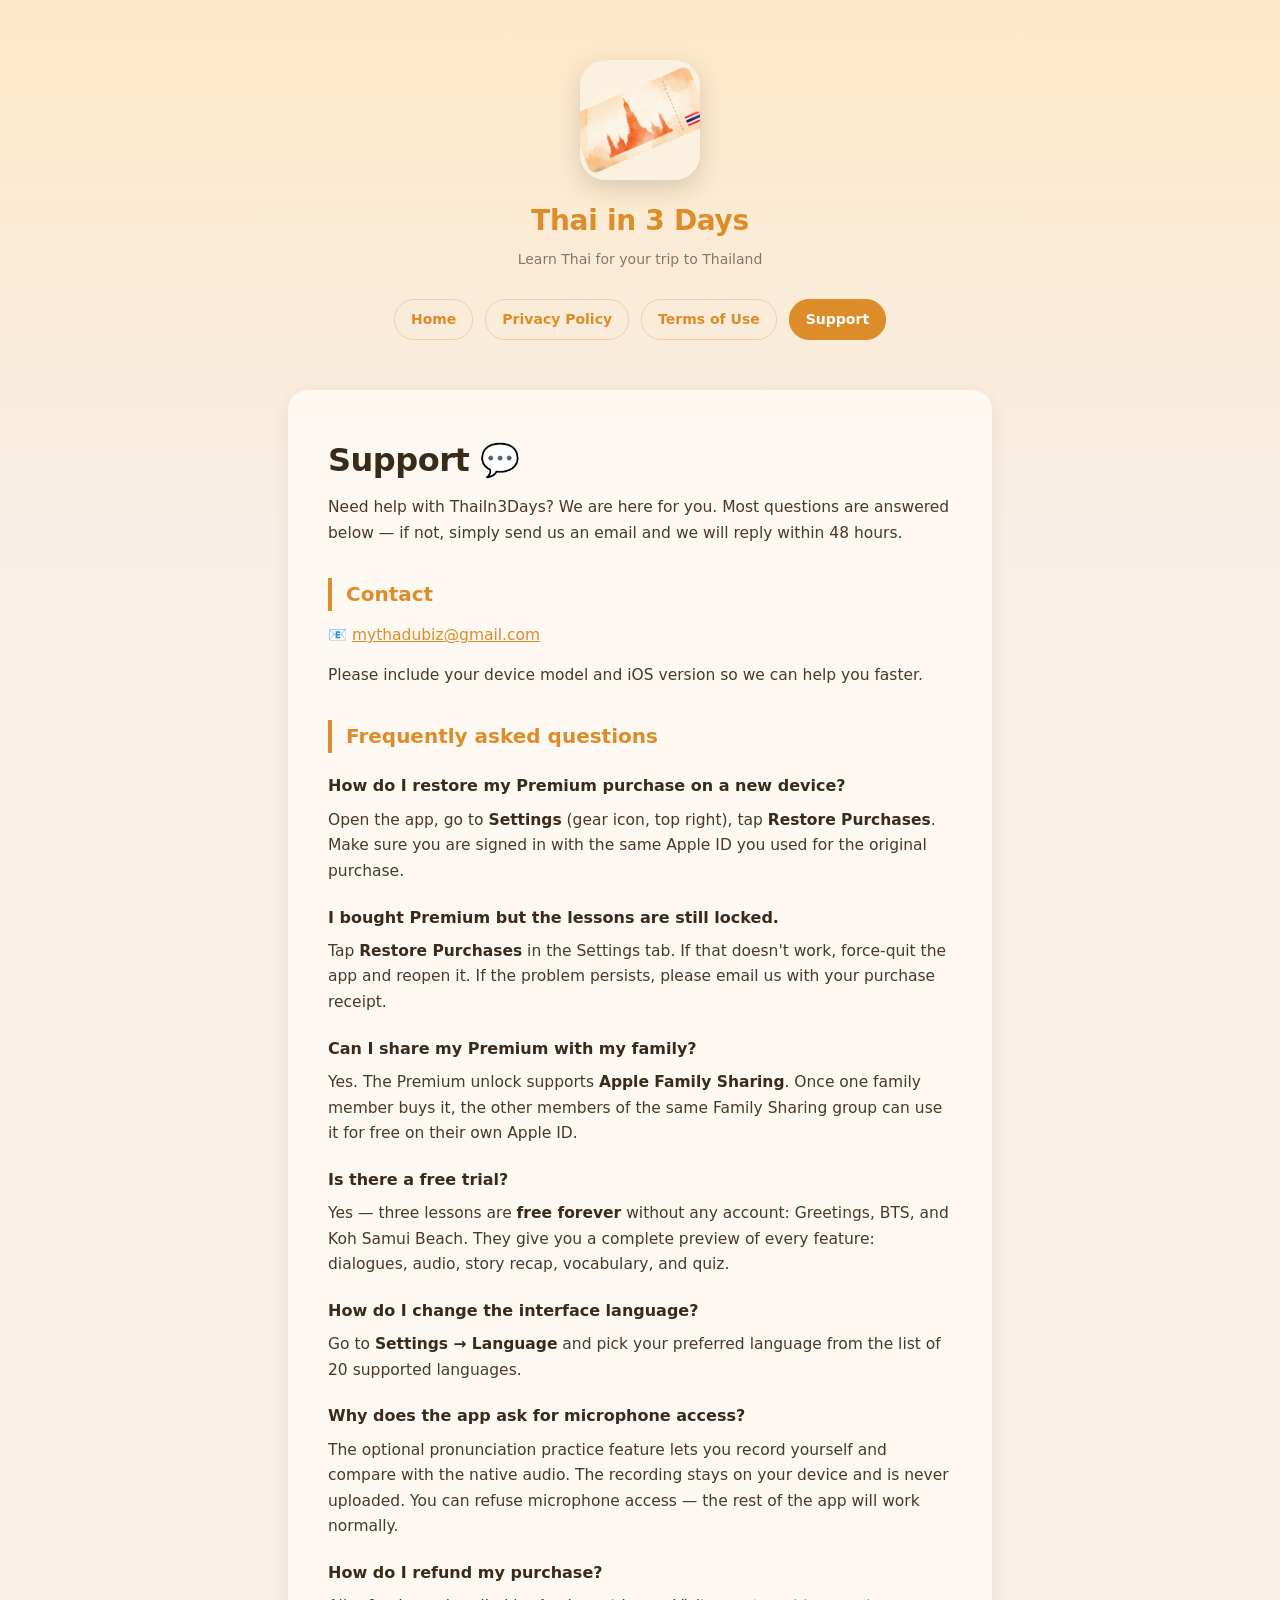
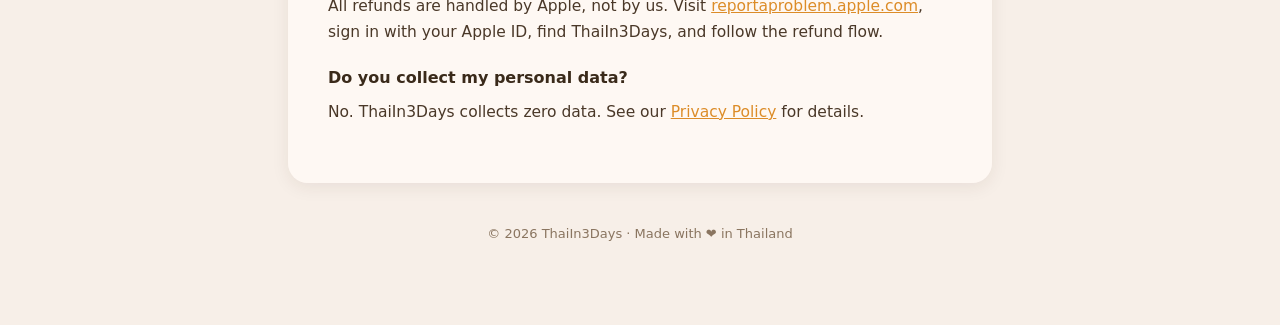
==== support.html @ a0320faf "Initial: privacy, terms, support pages with app icon" ====
<!DOCTYPE html>
<html lang="en">
<head>
<meta charset="UTF-8">
<meta name="viewport" content="width=device-width, initial-scale=1.0">
<title>Support — ThaiIn3Days</title>
<link rel="icon" type="image/png" href="appicon.png">
<link rel="stylesheet" href="style.css">
</head>
<body>
<div class="container">
  <header>
    <img src="appicon.png" alt="ThaiIn3Days" class="icon">
    <h1 class="app-name">Thai in 3 Days</h1>
    <p class="tagline">Learn Thai for your trip to Thailand</p>
    <nav>
      <a href="index.html">Home</a>
      <a href="privacy.html">Privacy Policy</a>
      <a href="terms.html">Terms of Use</a>
      <a href="support.html" class="active">Support</a>
    </nav>
  </header>
  <main>
    <h1 class="page-title">Support 💬</h1>
    <p>Need help with ThaiIn3Days? We are here for you. Most questions are answered below — if not, simply send us an email and we will reply within 48 hours.</p>

    <h2>Contact</h2>
    <p>📧 <a class="inline" href="mailto:mythadubiz@gmail.com">mythadubiz@gmail.com</a></p>
    <p>Please include your device model and iOS version so we can help you faster.</p>

    <h2>Frequently asked questions</h2>

    <h3>How do I restore my Premium purchase on a new device?</h3>
    <p>Open the app, go to <strong>Settings</strong> (gear icon, top right), tap <strong>Restore Purchases</strong>. Make sure you are signed in with the same Apple ID you used for the original purchase.</p>

    <h3>I bought Premium but the lessons are still locked.</h3>
    <p>Tap <strong>Restore Purchases</strong> in the Settings tab. If that doesn't work, force-quit the app and reopen it. If the problem persists, please email us with your purchase receipt.</p>

    <h3>Can I share my Premium with my family?</h3>
    <p>Yes. The Premium unlock supports <strong>Apple Family Sharing</strong>. Once one family member buys it, the other members of the same Family Sharing group can use it for free on their own Apple ID.</p>

    <h3>Is there a free trial?</h3>
    <p>Yes — three lessons are <strong>free forever</strong> without any account: Greetings, BTS, and Koh Samui Beach. They give you a complete preview of every feature: dialogues, audio, story recap, vocabulary, and quiz.</p>

    <h3>How do I change the interface language?</h3>
    <p>Go to <strong>Settings → Language</strong> and pick your preferred language from the list of 20 supported languages.</p>

    <h3>Why does the app ask for microphone access?</h3>
    <p>The optional pronunciation practice feature lets you record yourself and compare with the native audio. The recording stays on your device and is never uploaded. You can refuse microphone access — the rest of the app will work normally.</p>

    <h3>How do I refund my purchase?</h3>
    <p>All refunds are handled by Apple, not by us. Visit <a class="inline" href="https://reportaproblem.apple.com">reportaproblem.apple.com</a>, sign in with your Apple ID, find ThaiIn3Days, and follow the refund flow.</p>

    <h3>Do you collect my personal data?</h3>
    <p>No. ThaiIn3Days collects zero data. See our <a class="inline" href="privacy.html">Privacy Policy</a> for details.</p>
  </main>
  <footer>© 2026 ThaiIn3Days · Made with ❤️ in Thailand</footer>
</div>
</body>
</html>
---- style.css ----
* { box-sizing: border-box; margin: 0; padding: 0; }
body {
  font-family: -apple-system, BlinkMacSystemFont, "Segoe UI", system-ui, sans-serif;
  background: linear-gradient(180deg, #FFE8C8 0%, #F7EFE8 30%, #F7EFE8 100%);
  color: #3A2A1A;
  line-height: 1.65;
  min-height: 100vh;
}
.container {
  max-width: 760px;
  margin: 0 auto;
  padding: 60px 28px 80px;
}
header {
  text-align: center;
  margin-bottom: 50px;
}
.icon {
  width: 120px;
  height: 120px;
  border-radius: 26px;
  box-shadow: 0 8px 24px rgba(58, 42, 26, 0.18);
  display: block;
  margin: 0 auto 18px;
}
h1.app-name {
  font-size: 28px;
  font-weight: 700;
  color: #DC8C28;
  letter-spacing: -0.3px;
  margin-bottom: 4px;
}
.tagline {
  font-size: 14px;
  color: #8A7560;
  margin-bottom: 28px;
}
nav {
  display: flex;
  justify-content: center;
  gap: 12px;
  flex-wrap: wrap;
}
nav a {
  color: #DC8C28;
  text-decoration: none;
  font-size: 14px;
  font-weight: 600;
  padding: 8px 16px;
  border: 1.5px solid rgba(220, 140, 40, 0.3);
  border-radius: 20px;
  transition: all 0.2s;
}
nav a:hover, nav a.active {
  background: #DC8C28;
  color: white;
  border-color: #DC8C28;
}
main {
  background: rgba(255, 250, 245, 0.85);
  border-radius: 20px;
  padding: 44px 40px;
  box-shadow: 0 4px 18px rgba(58, 42, 26, 0.08);
  backdrop-filter: blur(8px);
}
h1.page-title {
  font-size: 32px;
  font-weight: 700;
  color: #3A2A1A;
  margin-bottom: 8px;
  letter-spacing: -0.5px;
}
.updated {
  font-size: 13px;
  color: #8A7560;
  margin-bottom: 32px;
}
h2 {
  font-size: 20px;
  font-weight: 700;
  color: #DC8C28;
  margin: 32px 0 12px;
  padding-left: 14px;
  border-left: 4px solid #DC8C28;
}
h3 {
  font-size: 16px;
  font-weight: 600;
  color: #3A2A1A;
  margin: 20px 0 8px;
}
p {
  font-size: 15.5px;
  color: #4a3828;
  margin-bottom: 14px;
}
ul {
  margin: 8px 0 16px 24px;
}
ul li {
  font-size: 15.5px;
  color: #4a3828;
  margin-bottom: 8px;
}
strong { color: #3A2A1A; }
a.inline { color: #DC8C28; }
footer {
  text-align: center;
  margin-top: 40px;
  font-size: 13px;
  color: #8A7560;
}
@media (max-width: 600px) {
  .container { padding: 40px 18px 60px; }
  main { padding: 28px 20px; }
  h1.page-title { font-size: 26px; }
  .icon { width: 96px; height: 96px; }
}
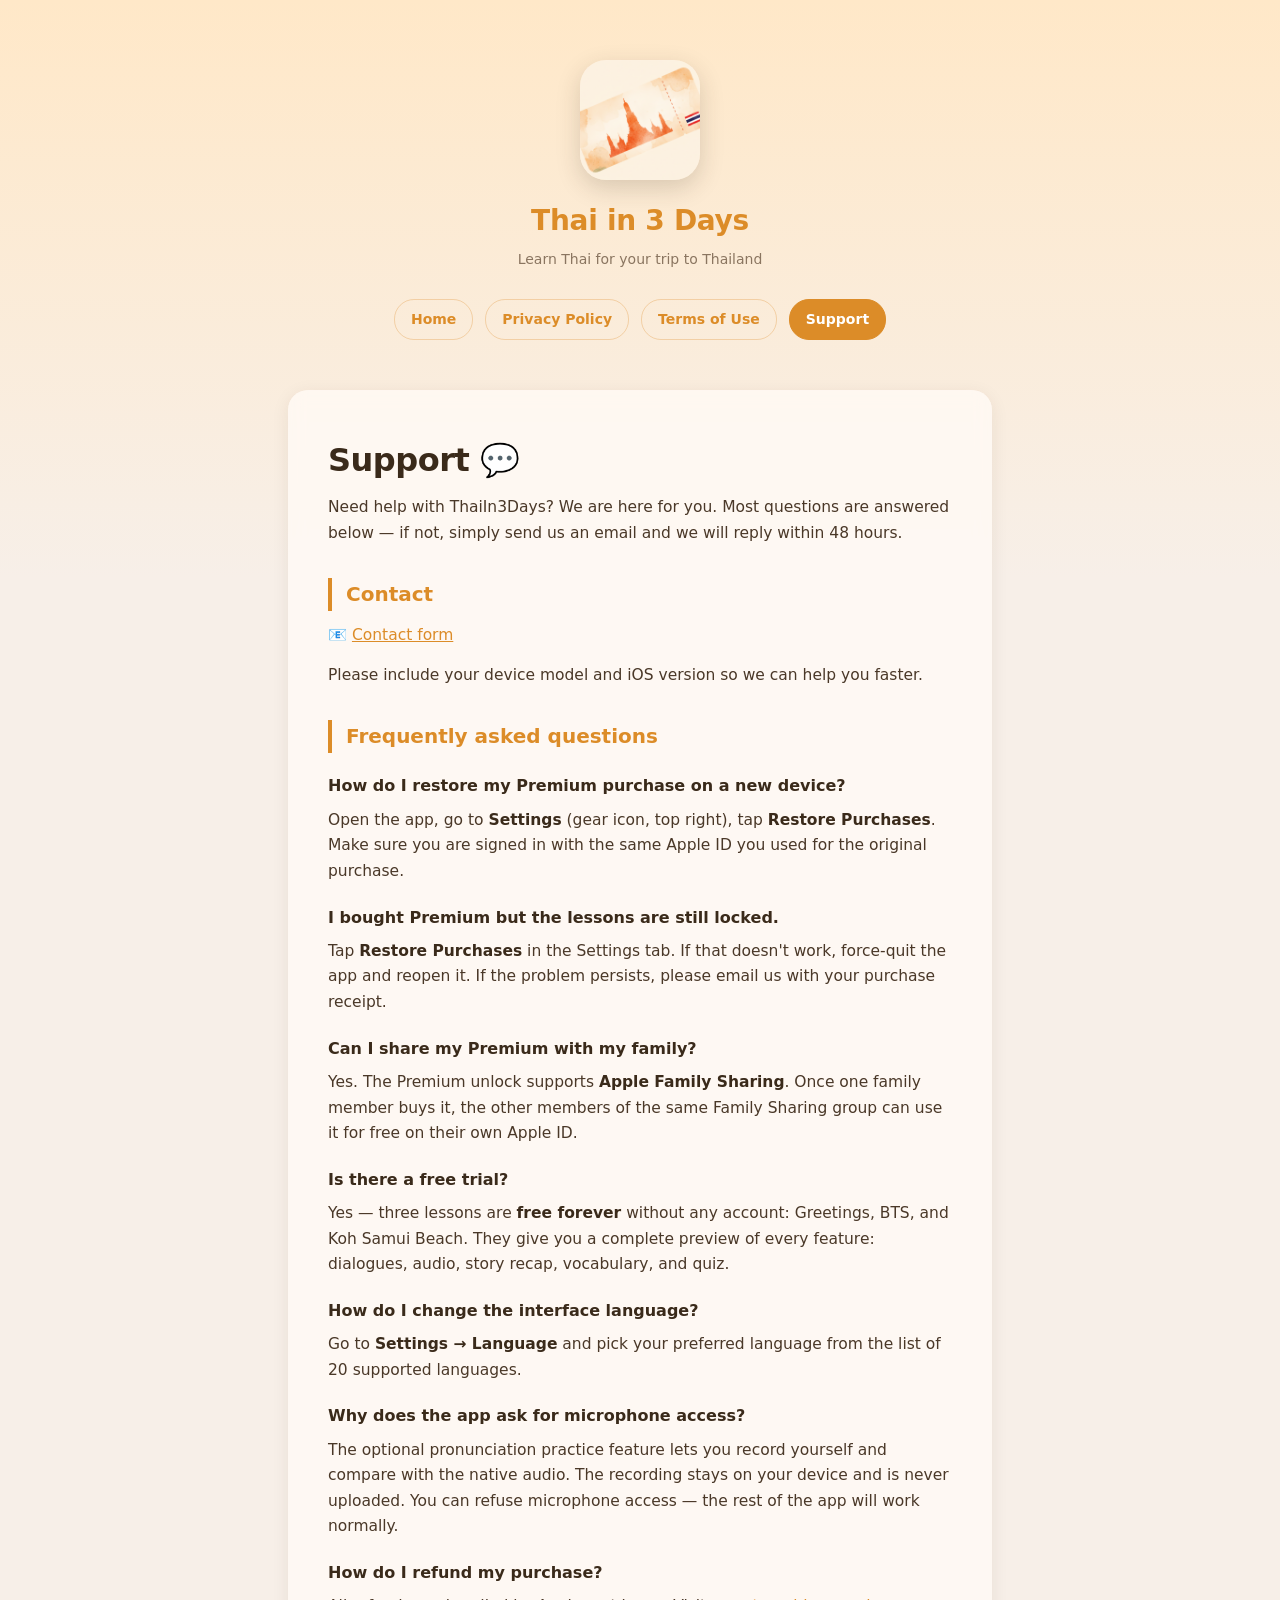
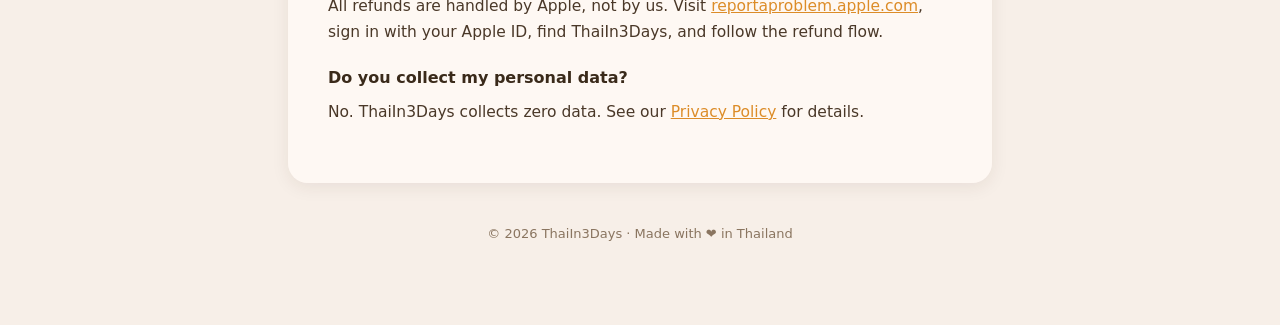
==== commit 2fe81291: "Contact via form instead of a published email address" ====
--- a/support.html
+++ b/support.html
@@ -25,7 +25,7 @@
     <p>Need help with ThaiIn3Days? We are here for you. Most questions are answered below — if not, simply send us an email and we will reply within 48 hours.</p>
 
     <h2>Contact</h2>
-    <p>📧 <a class="inline" href="mailto:mythadubiz@gmail.com">mythadubiz@gmail.com</a></p>
+    <p>📧 <a class="inline" href="https://mythadubiz.github.io/contact/?app=thaiin3days&amp;lang=en">Contact form</a></p>
     <p>Please include your device model and iOS version so we can help you faster.</p>
 
     <h2>Frequently asked questions</h2>
